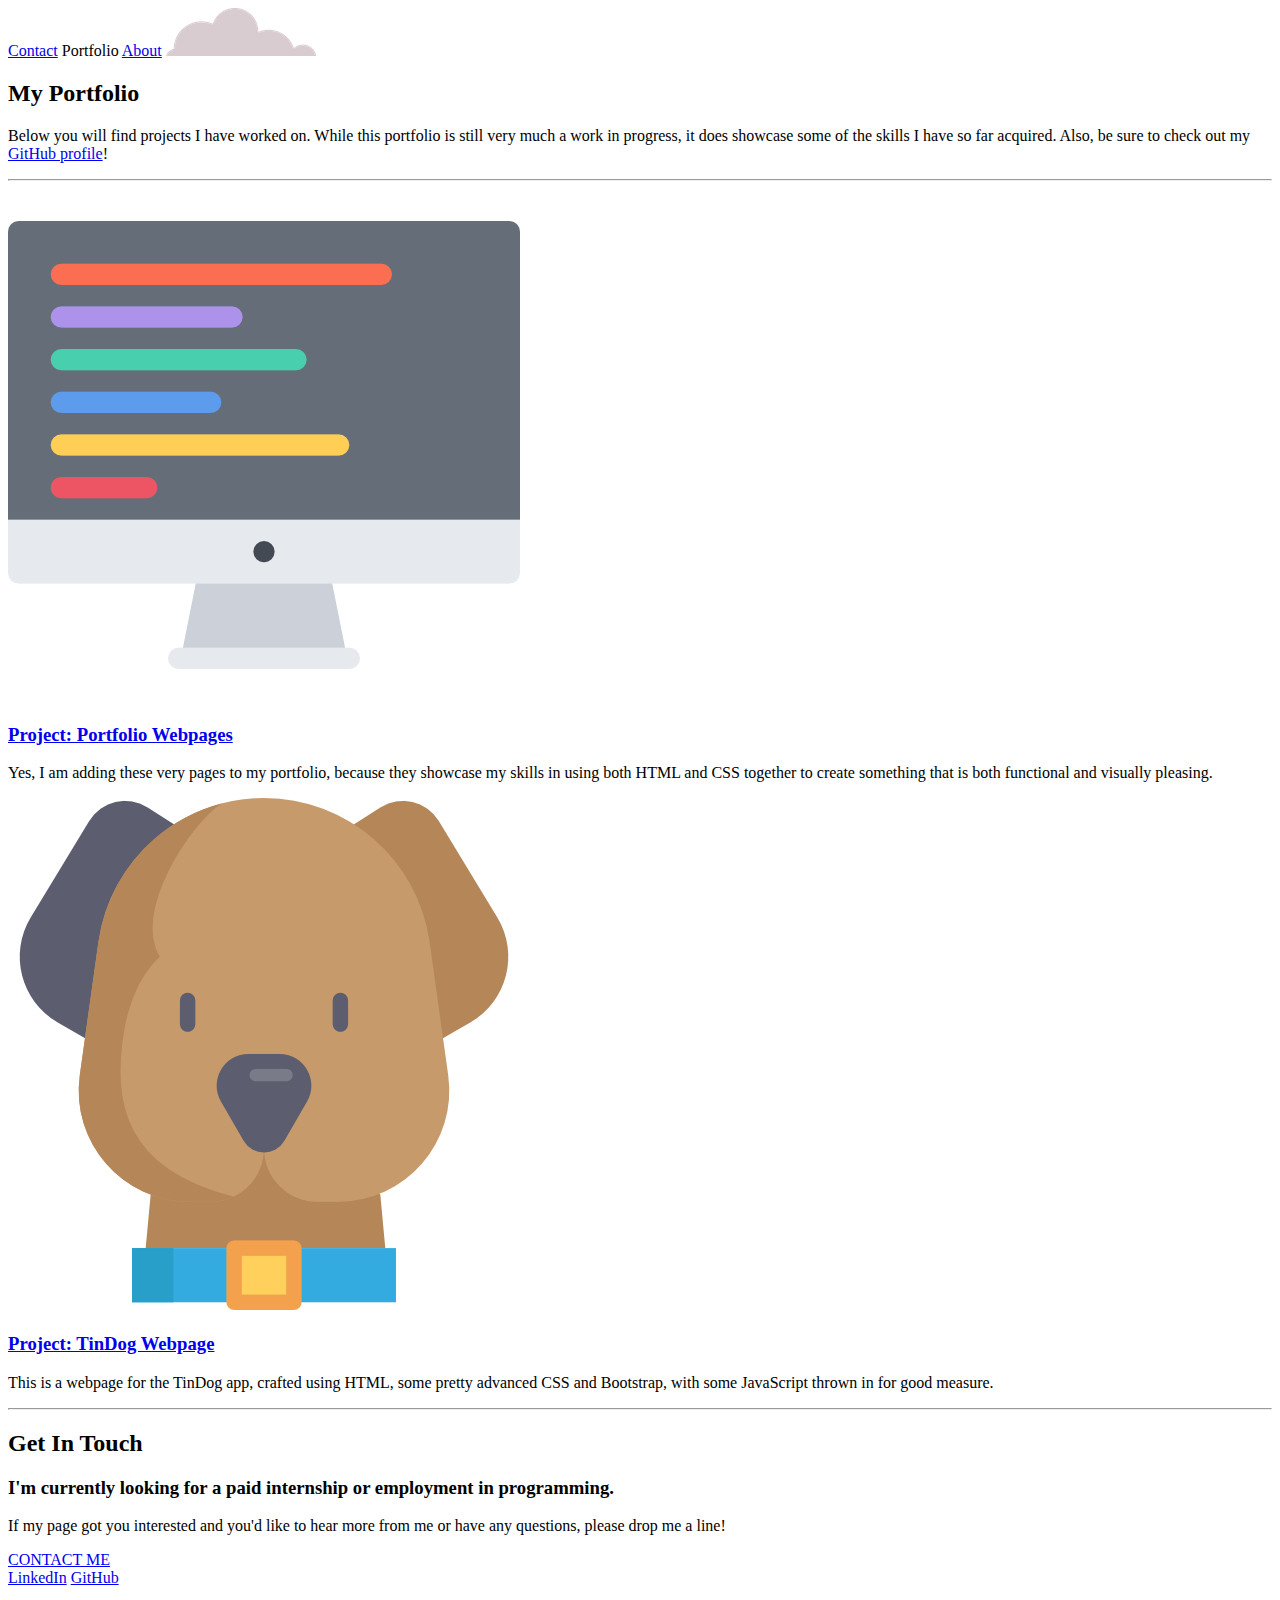
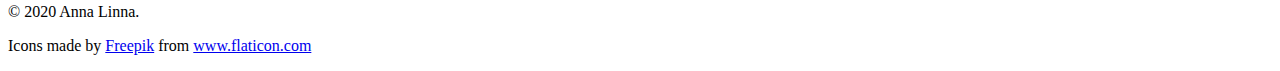
==== portfolio.html @ 92593e17 "initial upload" ====
<!DOCTYPE html>
<html lang="en" dir="ltr">

<head>
  <meta charset="utf-8">
  <title>Anna Linna</title>
  <link rel="stylesheet" href="css/styles.css">
  <link href="https://fonts.googleapis.com/css?family=Abel|Indie+Flower|Overpass&display=swap" rel="stylesheet">

</head>

<body>

  <div class="top-container-portfolio">
    <a class="header-link" href="#contact">Contact</a>
    <a class="header-link">Portfolio</a>
    <a class="header-link" href="index.html">About</a>
    <img class="top-cloud" src="images/cloud.png" alt="cloud-img">

    <h2>My Portfolio</h2>
    <p class="hey">Below you will find projects I have
      worked on. While this portfolio is still very much a work in progress, it does showcase
      some of the skills I have so far acquired. Also, be sure to check out my <a href="https://github.com/linnaanna/">GitHub profile</a>!</p>
  </div>
  <div class="middle-container">
    <hr>
    <div class="skills">

      <div class="item-row">
        <img class="left-image" src="images/programming.png" alt="programming-image">
        <h3><a href="index.html">Project: Portfolio Webpages</a></h3>
        <p>Yes, I am adding these very pages to my portfolio, because they showcase my skills in using
          both HTML and CSS together to create something that is both functional and visually pleasing.

        </p>
      </div>
      <div class="item-row">
        <img class="right-image" src="images/dog.png" alt="dog-image">
        <h3><a href="https://linnaanna.github.io/tindog/">Project: TinDog Webpage</a></h3>
        <p>This is a webpage for the TinDog app, crafted using HTML, some pretty advanced CSS
          and Bootstrap, with some JavaScript thrown in for good measure.</p>
      </div>
    </div>
    <hr>
    <div class="contact-me">
      <h2>Get In Touch</h2>
      <h3>I'm currently looking for a paid internship or employment in programming.</h3>
      <p>If my page got you interested and you'd like to hear more from me or have any questions, please drop me a line!</p>
      <a class="btn" href="mailto:linna.anna@gmail.com">CONTACT ME</a>
    </div>
  </div>


  <div class="bottom-container" id="contact">
    <a class="footer-link" href="https://www.linkedin.com/in/linnaanna">LinkedIn</a>
    <a class="footer-link" href="https://github.com/linnaanna/">GitHub</a>
    <p class="copyright">© 2020 Anna Linna.</p>

    <p class="attribution">Icons made by <a href="https://www.flaticon.com/authors/freepik" title="Freepik">Freepik</a> from <a href="https://www.flaticon.com/" title="Flaticon"> www.flaticon.com</a></p>

  </div>

</body>

</html>
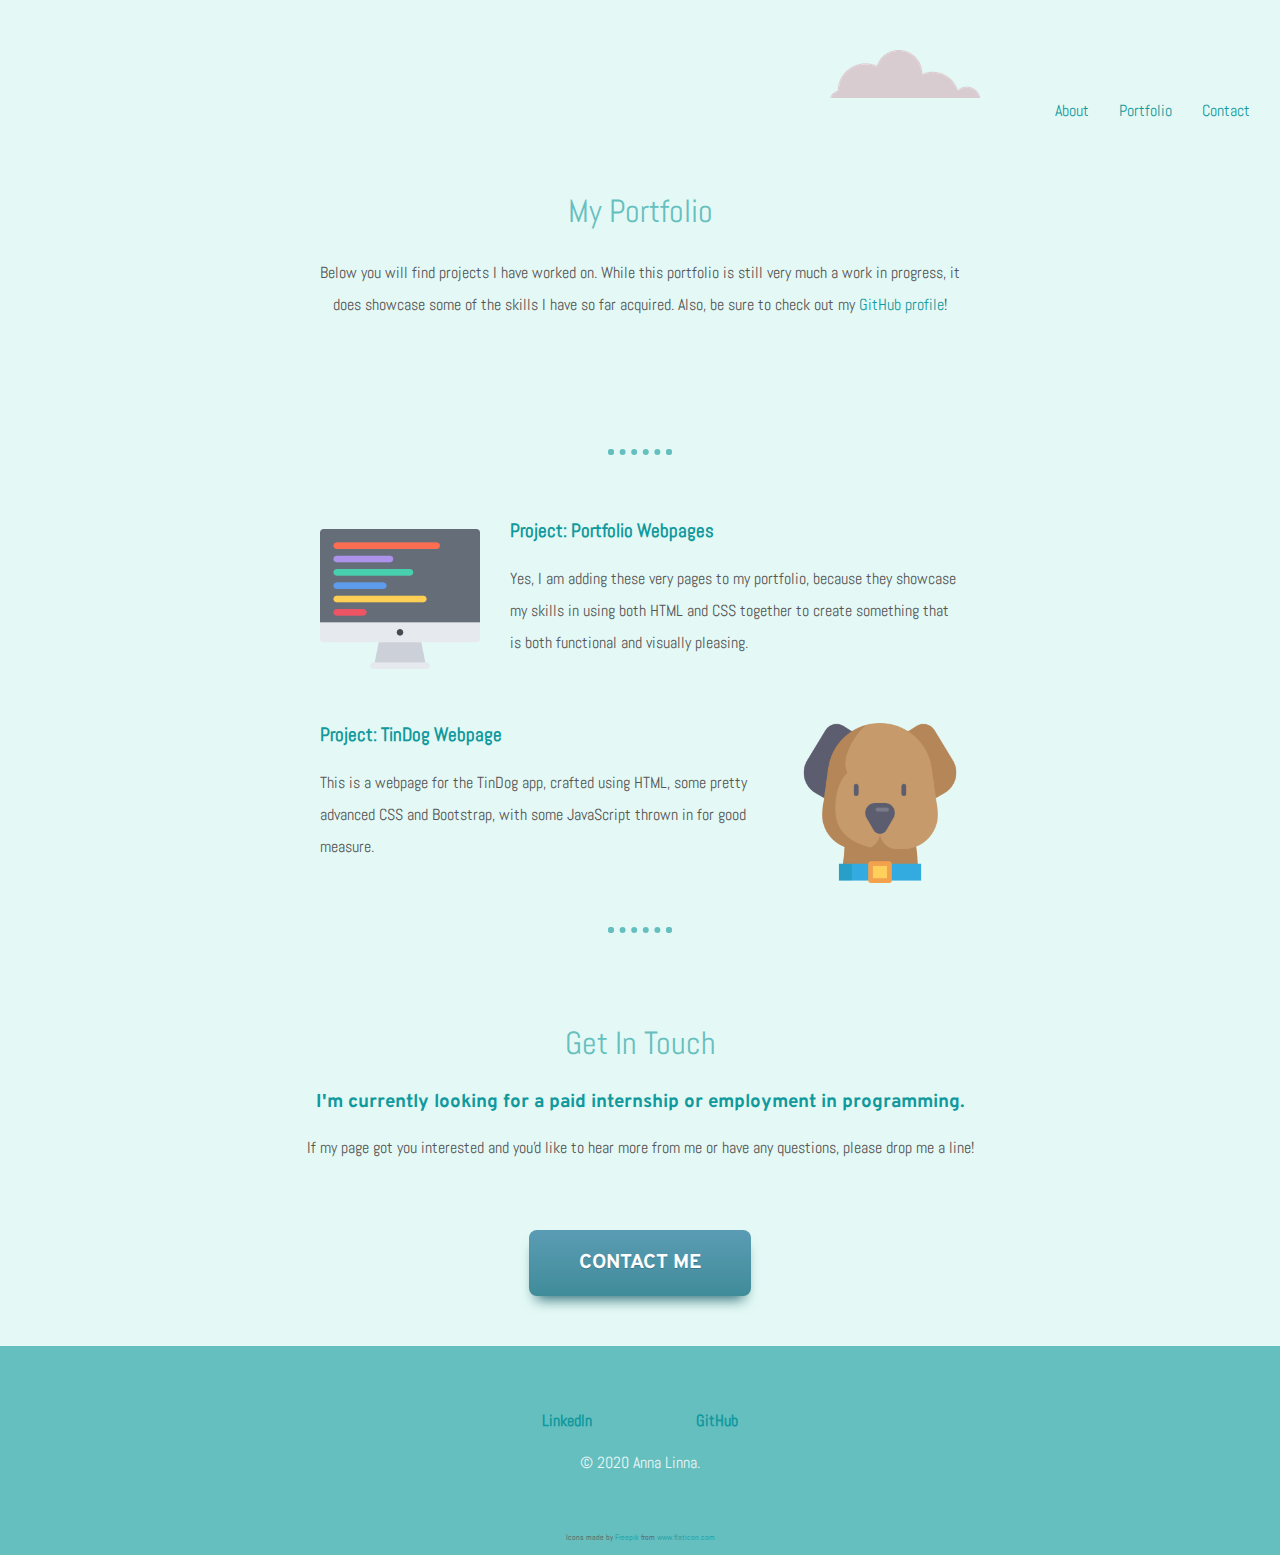
==== commit 1c928fe0: "Bug fix" ====
--- a/portfolio.html
+++ b/portfolio.html
@@ -4,7 +4,7 @@
 <head>
   <meta charset="utf-8">
   <title>Anna Linna</title>
-  <link rel="stylesheet" href="css/styles.css">
+  <link rel="stylesheet" href="CSS/styles.css">
   <link href="https://fonts.googleapis.com/css?family=Abel|Indie+Flower|Overpass&display=swap" rel="stylesheet">
 
 </head>
--- a/CSS/styles.css
+++ b/CSS/styles.css
@@ -0,0 +1,182 @@
+body {
+  margin: 0;
+  text-align: center;
+}
+
+h1 {
+  font-size: 6rem;
+  margin: 50px auto 0 auto;
+  font-family: 'Indie Flower', cursive;
+  color: #66BFBF;
+}
+
+h2 {
+  font-family: 'Abel', sans-serif;
+  font-size: 2rem;
+  color: #66BFBF;
+  font-weight: normal;
+  padding-top: 5%;
+}
+
+h3 {
+  font-family: 'Overpass', sans-serif;
+  color: #11999E;
+}
+
+p {
+  color: #545454;
+  font-family: 'Abel', sans-serif;
+  line-height: 2;
+}
+
+a {
+  color: #11999E;
+  font-family: 'Abel', sans-serif;
+  text-decoration: none;
+}
+
+a:hover {
+  color: #61d4b3;
+}
+
+hr {
+  border: dotted #66BFBF 6px;
+  border-bottom: none;
+  width: 4%;
+  margin-top: auto;
+}
+
+/* Top container about*/
+.hey {
+  width: 50%;
+  margin: auto auto 5% auto;
+}
+
+.top-container {
+  background-color: #e4f9f5;
+  position: relative;
+  padding-top: 100px;
+}
+
+.top-cloud {
+  position: absolute;
+  right: 300px;
+  top: 50px;
+}
+
+.meadow {
+  width: 100%;
+}
+
+.header-link {
+  text-decoration: none;
+  float: right;
+  padding-right: 30px;
+}
+
+/* Middle container */
+.middle-container {
+  background-color: #e4f9f5;
+}
+
+.profilepic {
+  height: 300px;
+  margin-top: 75px;
+  border-radius: 100%;
+}
+
+.left-image {
+  width: 25%;
+  float: left;
+  margin-right: 30px;
+}
+
+.right-image {
+  width: 25%;
+  float: right;
+  margin-left: 30px;
+}
+
+.item-row {
+  width: 50%;
+  margin: 5% auto 5% auto;
+  text-align: left;
+}
+
+/* Bottom container */
+.bottom-container {
+  background-color: #66BFBF;
+  padding-top: 5%;
+}
+
+.btn {
+  -moz-box-shadow: 0 10px 14px -7px #276873;
+  -webkit-box-shadow: 0 10px 14px -7px #276873;
+  box-shadow: 0 10px 14px -7px #276873;
+  background: -webkit-gradient(linear, left top, left bottom, color-stop(0.05, #599bb3), color-stop(1, #408c99));
+  background: -moz-linear-gradient(top, #599bb3 5%, #408c99 100%);
+  background: -webkit-linear-gradient(top, #599bb3 5%, #408c99 100%);
+  background: -o-linear-gradient(top, #599bb3 5%, #408c99 100%);
+  background: -ms-linear-gradient(top, #599bb3 5%, #408c99 100%);
+  background: linear-gradient(to bottom, #599bb3 5%, #408c99 100%);
+  filter: progid:DXImageTransform.Microsoft.gradient(startColorstr='#599bb3', endColorstr='#408c99', GradientType=0);
+  background-color: #599bb3;
+  -webkit-border-radius: 8px;
+  -moz-border-radius: 8px;
+  border-radius: 8px;
+  display: inline-block;
+  cursor: pointer;
+  color: #ffffff;
+  font-family: 'Overpass', sans-serif;
+  font-size: 20px;
+  font-weight: bold;
+  padding: 20px 50px;
+  margin-top: 50px;
+  margin-bottom: 50px;
+  text-decoration: none;
+  text-shadow: 0 1px 0 #3d768a;
+}
+
+.btn:hover {
+  background: -webkit-gradient(linear, left top, left bottom, color-stop(0.05, #408c99), color-stop(1, #599bb3));
+  background: -moz-linear-gradient(top, #408c99 5%, #599bb3 100%);
+  background: -webkit-linear-gradient(top, #408c99 5%, #599bb3 100%);
+  background: -o-linear-gradient(top, #408c99 5%, #599bb3 100%);
+  background: -ms-linear-gradient(top, #408c99 5%, #599bb3 100%);
+  background: linear-gradient(to bottom, #408c99 5%, #599bb3 100%);
+  filter: progid:DXImageTransform.Microsoft.gradient(startColorstr='#408c99', endColorstr='#599bb3', GradientType=0);
+  background-color: #408c99;
+}
+
+.btn:active {
+  position: relative;
+  top: 1px;
+}
+
+.footer-link {
+  color: #11999E;
+  padding: 50px;
+  margin-top: 50px;
+  font-size: 1rem;
+  font-weight: bold;
+  text-decoration: none;
+}
+
+.copyright {
+  color: #EAF6F6;
+}
+
+.attribution {
+  font-size: 0.5rem;
+  margin-top: 50px;
+  margin-bottom: 0;
+  padding-bottom: 10px;
+}
+
+/* Top container portfolio */
+.top-container-portfolio {
+  height: 20%;
+  background-color: #e4f9f5;
+  padding-top: 100px;
+  padding-bottom: 5%;
+}
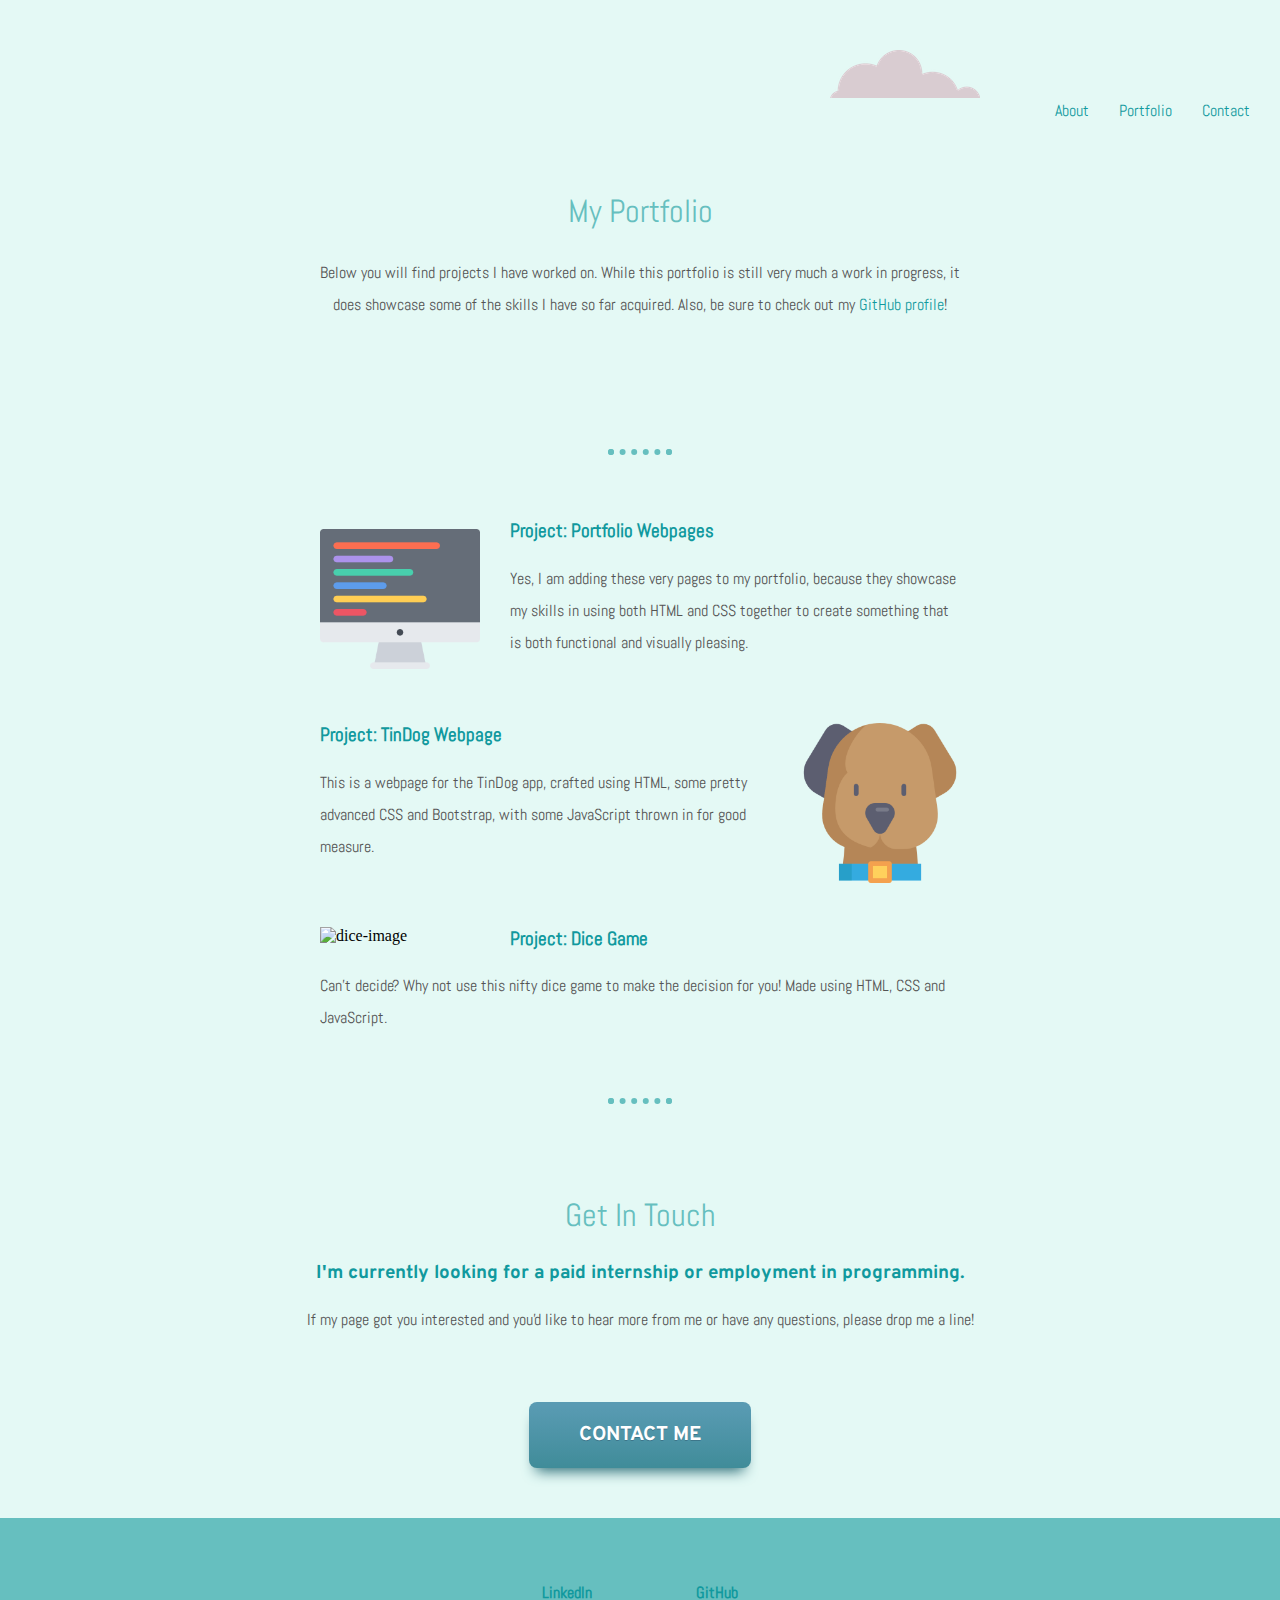
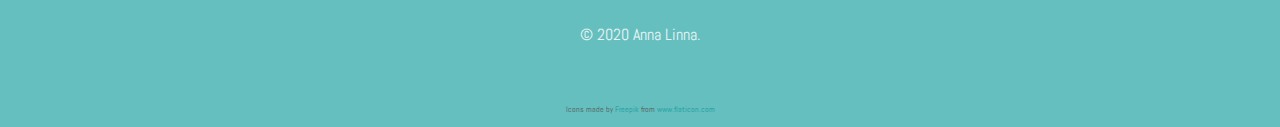
==== commit afc0161d: "Update portfolio.html" ====
--- a/portfolio.html
+++ b/portfolio.html
@@ -40,6 +40,14 @@
         <p>This is a webpage for the TinDog app, crafted using HTML, some pretty advanced CSS
           and Bootstrap, with some JavaScript thrown in for good measure.</p>
       </div>
+      
+      <div class="item-row">
+        <img class="left-image" src="images/noppa.png" alt="dice-image">
+        <h3><a href="https://linnaanna.github.io/dicee/">Project: Dice Game</a></h3>
+        <p>Can't decide? Why not use this nifty dice game to make the decision for you! 
+          Made using HTML, CSS and JavaScript.
+        </p>
+      </div>
     </div>
     <hr>
     <div class="contact-me">
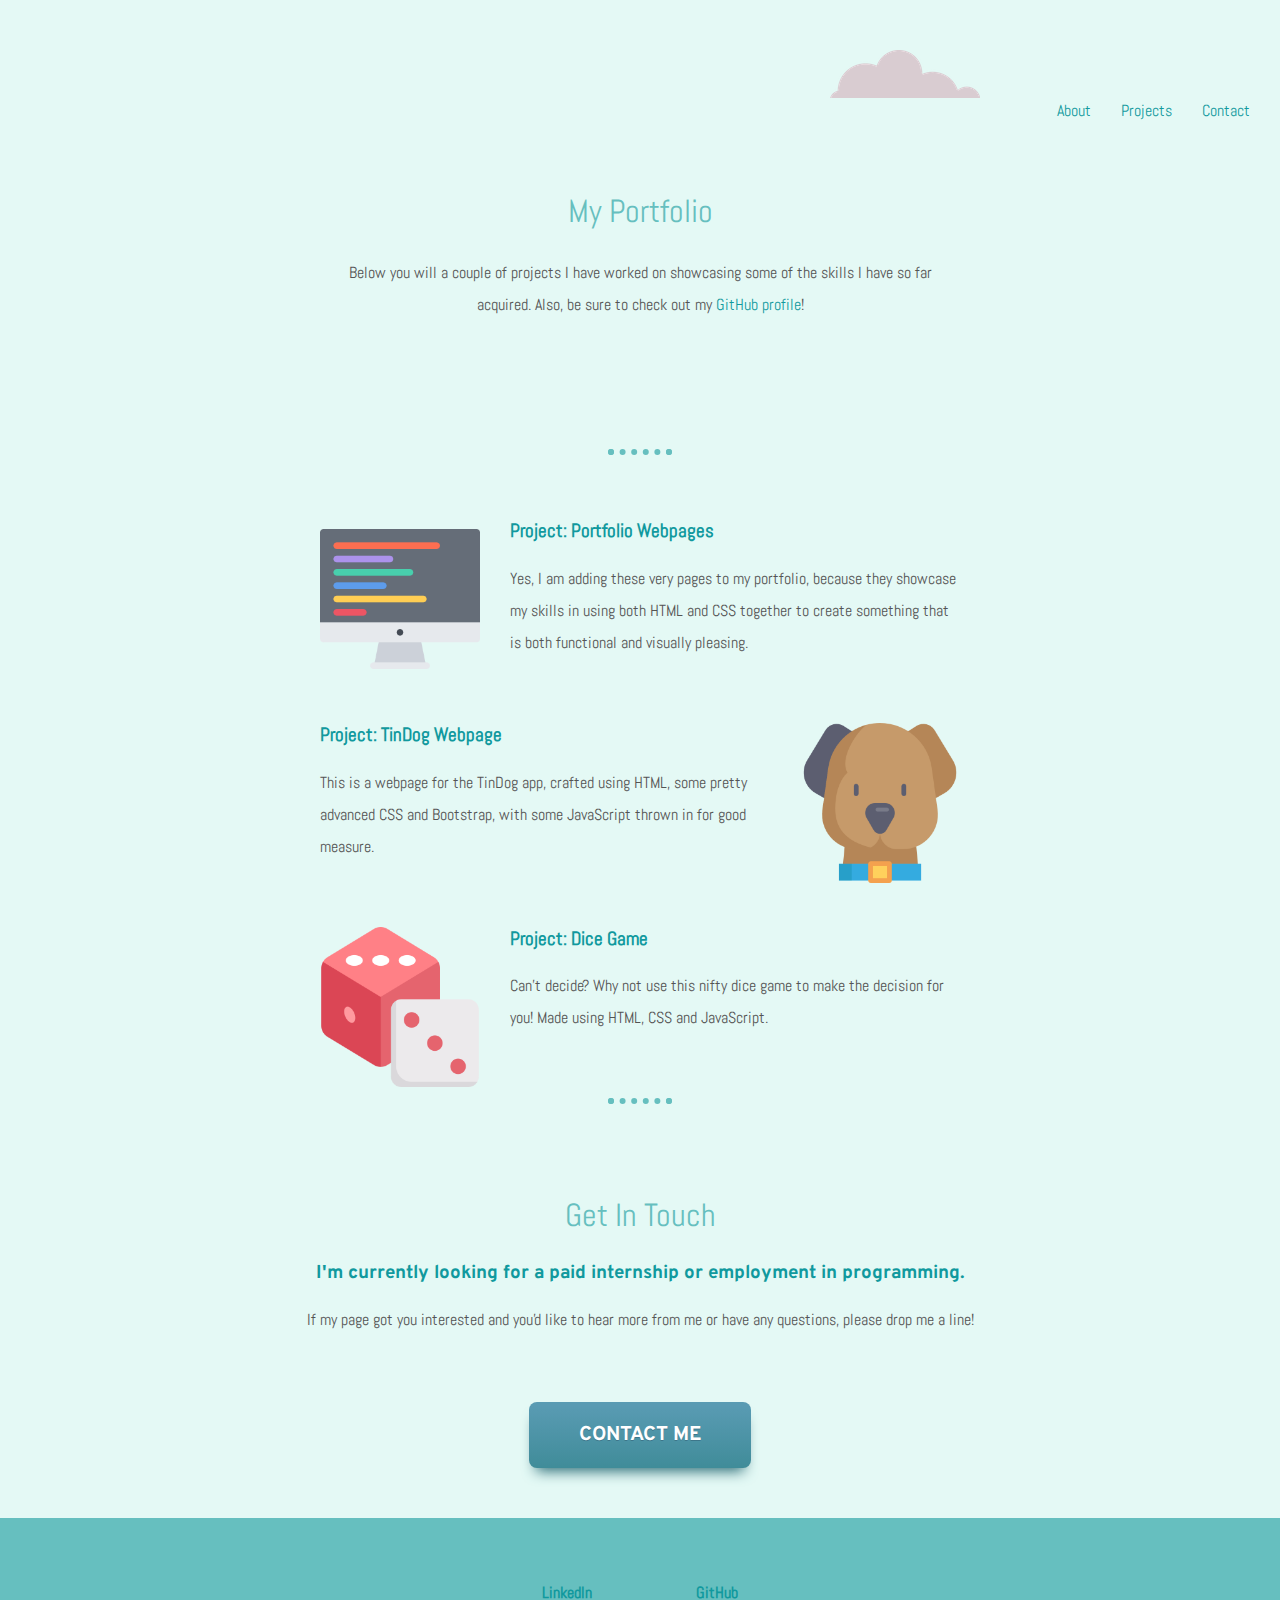
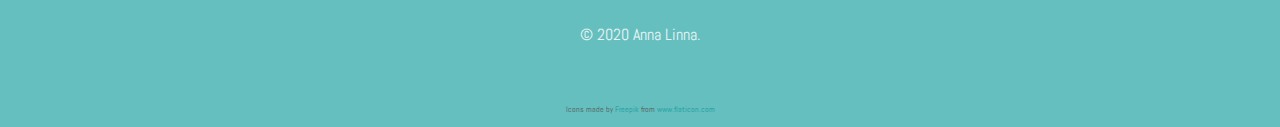
==== commit 961e3300: "Update portfolio.html" ====
--- a/portfolio.html
+++ b/portfolio.html
@@ -13,13 +13,13 @@
 
   <div class="top-container-portfolio">
     <a class="header-link" href="#contact">Contact</a>
-    <a class="header-link">Portfolio</a>
+    <a class="header-link">Projects</a>
     <a class="header-link" href="index.html">About</a>
     <img class="top-cloud" src="images/cloud.png" alt="cloud-img">
 
     <h2>My Portfolio</h2>
-    <p class="hey">Below you will find projects I have
-      worked on. While this portfolio is still very much a work in progress, it does showcase
+    <p class="hey">Below you will a couple of projects I have
+      worked on showcasing
       some of the skills I have so far acquired. Also, be sure to check out my <a href="https://github.com/linnaanna/">GitHub profile</a>!</p>
   </div>
   <div class="middle-container">
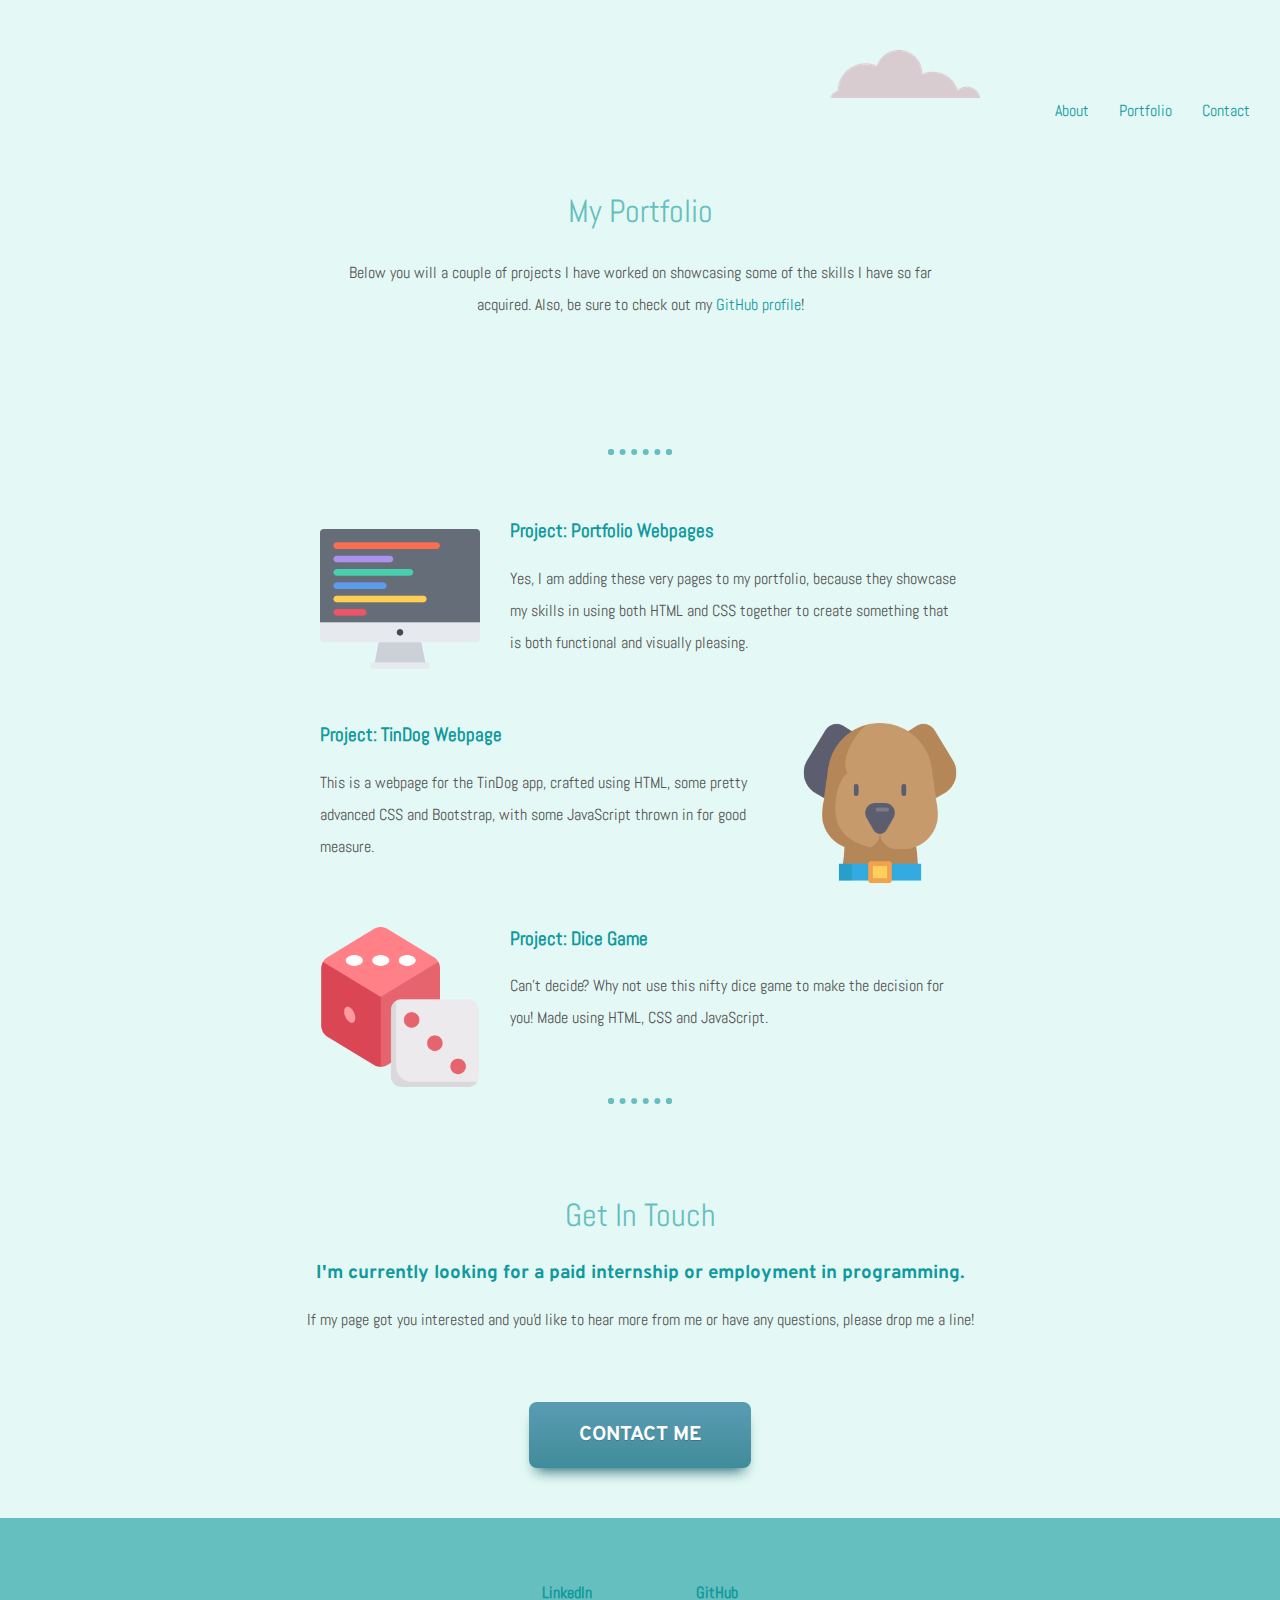
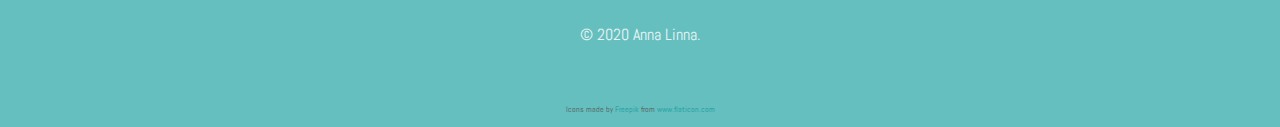
==== commit adde1ac3: "Update portfolio.html" ====
--- a/portfolio.html
+++ b/portfolio.html
@@ -13,7 +13,7 @@
 
   <div class="top-container-portfolio">
     <a class="header-link" href="#contact">Contact</a>
-    <a class="header-link">Projects</a>
+    <a class="header-link">Portfolio</a>
     <a class="header-link" href="index.html">About</a>
     <img class="top-cloud" src="images/cloud.png" alt="cloud-img">
 
